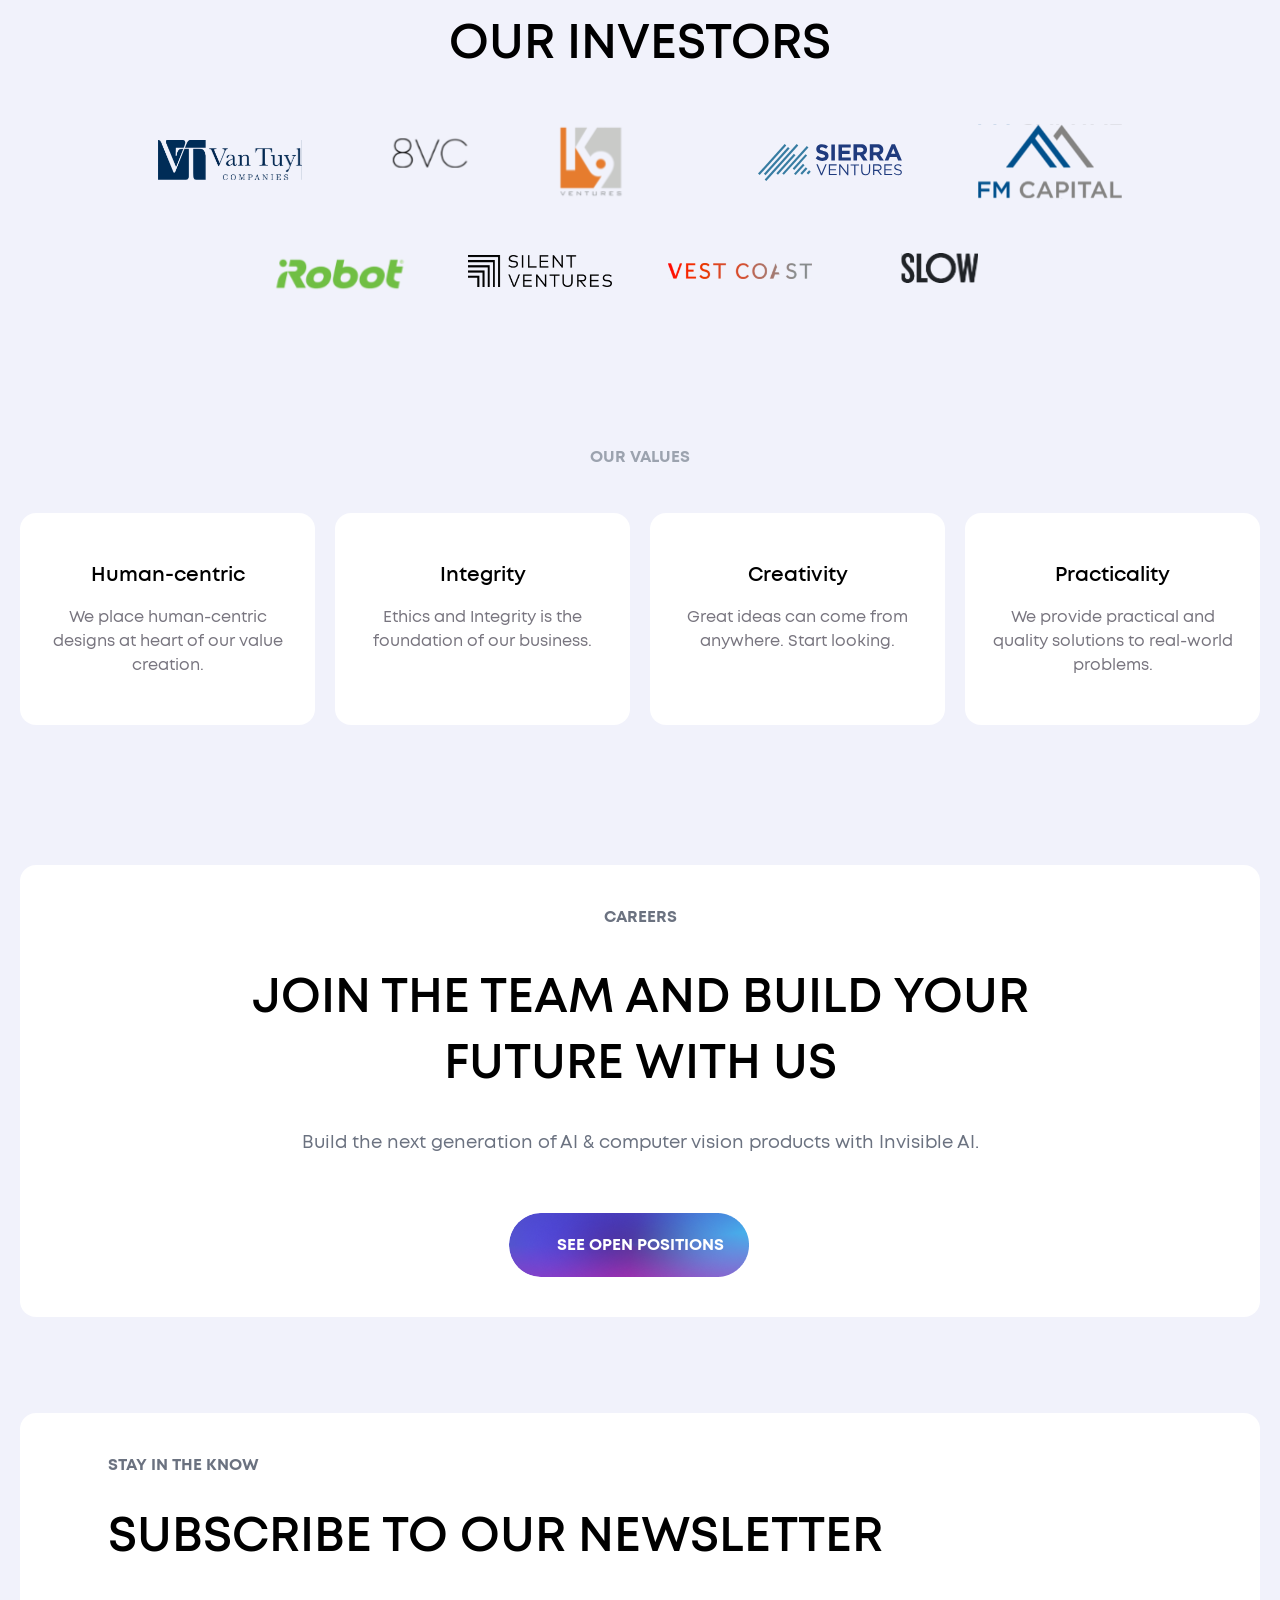
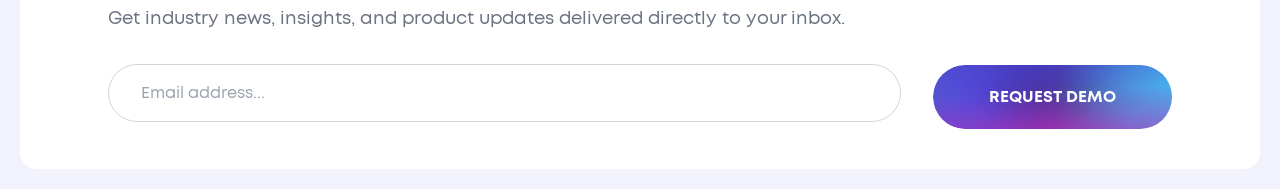
==== public/about.html @ 973b22ca "safety-about" ====
<!DOCTYPE html>
<html lang="en">

<head>
  <meta charset="UTF-8">
  <meta http-equiv="X-UA-Compatible" content="IE=edge">
  <meta name="viewport" content="width=device-width, initial-scale=1.0">
  <title>Company</title>
  <link rel="stylesheet" href="./css/styles.css">
  <link rel="stylesheet" href="assets/font/stylesheet.css">
</head>

<body class="font-mont bg-brend-gray-#f1f2fb">
  <div class="max-w-1360 mx-auto text-center p-5">
    <h2 class="text-2xl lg:text-5xl font-semibold">
      OUR INVESTORS
    </h2>
    <div class="grid grid-cols-2  lg:flex justify-center gap-6 lg:gap-14 mt-14">
      <div class="lg:w-36 mt-4">
        <img src="./assets/img/karim.svg" alt="">
      </div>
      <div class="w-44 lg:w-36">
        <img src="./assets/img/karim1.svg" alt="">
      </div>
      <div class="lg:w-36 ">
        <img src="./assets/img/karim2.svg" alt="">
      </div>
      <div class="lg:w-36 mt-5">
        <img src="./assets/img/karim3.svg" alt="">
      </div>
      <div class="hidden lg:flex lg:w-36 ml-5">
        <img src="./assets/img/karim4.svg" alt="">
      </div>
    </div>
    <div class="grid grid-cols-2 lg:flex justify-center lg:gap-14 lg:py-10">
      <div class="w-36 mt-2">
        <img src="./assets/img/robot.svg" alt="">
      </div>
      <div class="w-36 mt-4">
        <img src="./assets/img/robot1.png" alt="">
      </div>
      <div class="w-36 mt-6">
        <img src="./assets/img/robot2.svg" alt="">
      </div>
      <div class="w-36">
        <img src="./assets/img/robot3.svg" alt="">
      </div>
    </div>
  </div>
  <!-- value 2 -->
  <div class="max-w-1360 mx-auto mt-16 p-5">
    <h4 class="text-gray-400 text-center text-base font-extrabold pb-10">
      OUR VALUES
    </h4>
    <div class="grid lg:grid-cols-4 gap-5 py-1">
      <div class="bg-white rounded-2xl text-center p-1 py-12">
        <h4 class="text-xl font-semibold pb-4">
          Human-centric
        </h4>
        <p class="text-base text-brend-gray-#78757f px-4">
          We place human-centric designs at heart of our value creation.
        </p>
      </div>
      <div class="bg-white rounded-2xl text-center p-1 py-12">
        <h4 class="text-xl font-semibold pb-4">
          Integrity
        </h4>
        <p class="text-base text-brend-gray-#78757f px-4">
          Ethics and Integrity is the foundation of our business.
        </p>
      </div>
      <div class="bg-white rounded-2xl text-center p-1 py-12">
        <h4 class="text-xl font-semibold pb-4">
          Creativity
        </h4>
        <p class="text-base text-brend-gray-#78757f px-4">
          Great ideas can come from anywhere. Start looking.
        </p>
      </div>
      <div class="bg-white rounded-2xl text-center p-1 py-12">
        <h4 class="text-xl font-semibold pb-4">
          Practicality
        </h4>
        <p class="text-base text-brend-gray-#78757f px-4">
          We provide practical and quality solutions to real-world problems.
        </p>
      </div>
    </div>
  </div>
  <!-- value 2 -->
  <div class="max-w-1360 mx-auto p-5">
    <div class="bg-white items-center rounded-2xl gap-7 p-10 mt-24">
      <div class="grid gap-5 lg:px-12 text-center">
        <h4 class="text-gray-500 text-base font-extrabold pb-4">
          CAREERS
        </h4>
        <h2 class="text-2xl lg:text-5xl/snug font-semibold pb-3">
          JOIN THE TEAM AND BUILD YOUR <br> FUTURE WITH US
        </h2>
        <p class="text-gray-500 text-lg pb-12">
          Build the next generation of AI & computer vision products with Invisible AI.
        </p>
      </div>
      <!-- input -->
      <div class="sm:flex items-center justify-center gap-8 lg:px-12 ">
        <button
          class="text-nowrap uppercase text-white font-bold rounded-full bg-button hover:bg-button-hover transition-all duration-300 bg-no-repeat py-5 px-12 mt-4 lg:mt-2">
          See open positions
        </button>
      </div>
    </div>
  </div>
  <!-- value 3 -->
  <div class="max-w-1360 mx-auto p-5">
    <div class="bg-white items-center mx-auto  rounded-2xl gap-7 p-10 mt-14">
      <div class="space-y-5 lg:px-12">
        <h4 class="text-gray-500 text-base font-extrabold pb-4">
          STAY IN THE KNOW
        </h4>
        <h2 class="text-2xl lg:text-5xl font-semibold pb-6">
          SUBSCRIBE TO OUR NEWSLETTER
        </h2>
        <p class="text-gray-500 text-lg pb-6">
          Get industry news, insights, and product updates delivered directly to your inbox.
        </p>
      </div>
      <!-- input -->
      <form action="#" class="sm:flex items-center gap-8 lg:px-12 ">
        <input type="email" name="email" placeholder="Email address..." class="bg-white border border-solid border-gray-300
            rounded-full text-base w-full p-4 px-8">
        <button
          class="text-nowrap uppercase text-white font-bold rounded-full bg-button hover:bg-button-hover transition-all duration-300 bg-no-repeat py-5 px-14 mt-4 lg:mt-2">
          REQUEST DEMO
        </button>
      </form>
    </div>
  </div>
</body>

</html>
---- public/css/styles.css ----
/*
! tailwindcss v3.4.1 | MIT License | https://tailwindcss.com
*//*
1. Prevent padding and border from affecting element width. (https://github.com/mozdevs/cssremedy/issues/4)
2. Allow adding a border to an element by just adding a border-width. (https://github.com/tailwindcss/tailwindcss/pull/116)
*/

*,
::before,
::after {
  box-sizing: border-box; /* 1 */
  border-width: 0; /* 2 */
  border-style: solid; /* 2 */
  border-color: #e5e7eb; /* 2 */
}

::before,
::after {
  --tw-content: '';
}

/*
1. Use a consistent sensible line-height in all browsers.
2. Prevent adjustments of font size after orientation changes in iOS.
3. Use a more readable tab size.
4. Use the user's configured `sans` font-family by default.
5. Use the user's configured `sans` font-feature-settings by default.
6. Use the user's configured `sans` font-variation-settings by default.
7. Disable tap highlights on iOS
*/

html,
:host {
  line-height: 1.5; /* 1 */
  -webkit-text-size-adjust: 100%; /* 2 */
  -moz-tab-size: 4; /* 3 */
  -o-tab-size: 4;
     tab-size: 4; /* 3 */
  font-family: ui-sans-serif, system-ui, sans-serif, "Apple Color Emoji", "Segoe UI Emoji", "Segoe UI Symbol", "Noto Color Emoji"; /* 4 */
  font-feature-settings: normal; /* 5 */
  font-variation-settings: normal; /* 6 */
  -webkit-tap-highlight-color: transparent; /* 7 */
}

/*
1. Remove the margin in all browsers.
2. Inherit line-height from `html` so users can set them as a class directly on the `html` element.
*/

body {
  margin: 0; /* 1 */
  line-height: inherit; /* 2 */
}

/*
1. Add the correct height in Firefox.
2. Correct the inheritance of border color in Firefox. (https://bugzilla.mozilla.org/show_bug.cgi?id=190655)
3. Ensure horizontal rules are visible by default.
*/

hr {
  height: 0; /* 1 */
  color: inherit; /* 2 */
  border-top-width: 1px; /* 3 */
}

/*
Add the correct text decoration in Chrome, Edge, and Safari.
*/

abbr:where([title]) {
  -webkit-text-decoration: underline dotted;
          text-decoration: underline dotted;
}

/*
Remove the default font size and weight for headings.
*/

h1,
h2,
h3,
h4,
h5,
h6 {
  font-size: inherit;
  font-weight: inherit;
}

/*
Reset links to optimize for opt-in styling instead of opt-out.
*/

a {
  color: inherit;
  text-decoration: inherit;
}

/*
Add the correct font weight in Edge and Safari.
*/

b,
strong {
  font-weight: bolder;
}

/*
1. Use the user's configured `mono` font-family by default.
2. Use the user's configured `mono` font-feature-settings by default.
3. Use the user's configured `mono` font-variation-settings by default.
4. Correct the odd `em` font sizing in all browsers.
*/

code,
kbd,
samp,
pre {
  font-family: ui-monospace, SFMono-Regular, Menlo, Monaco, Consolas, "Liberation Mono", "Courier New", monospace; /* 1 */
  font-feature-settings: normal; /* 2 */
  font-variation-settings: normal; /* 3 */
  font-size: 1em; /* 4 */
}

/*
Add the correct font size in all browsers.
*/

small {
  font-size: 80%;
}

/*
Prevent `sub` and `sup` elements from affecting the line height in all browsers.
*/

sub,
sup {
  font-size: 75%;
  line-height: 0;
  position: relative;
  vertical-align: baseline;
}

sub {
  bottom: -0.25em;
}

sup {
  top: -0.5em;
}

/*
1. Remove text indentation from table contents in Chrome and Safari. (https://bugs.chromium.org/p/chromium/issues/detail?id=999088, https://bugs.webkit.org/show_bug.cgi?id=201297)
2. Correct table border color inheritance in all Chrome and Safari. (https://bugs.chromium.org/p/chromium/issues/detail?id=935729, https://bugs.webkit.org/show_bug.cgi?id=195016)
3. Remove gaps between table borders by default.
*/

table {
  text-indent: 0; /* 1 */
  border-color: inherit; /* 2 */
  border-collapse: collapse; /* 3 */
}

/*
1. Change the font styles in all browsers.
2. Remove the margin in Firefox and Safari.
3. Remove default padding in all browsers.
*/

button,
input,
optgroup,
select,
textarea {
  font-family: inherit; /* 1 */
  font-feature-settings: inherit; /* 1 */
  font-variation-settings: inherit; /* 1 */
  font-size: 100%; /* 1 */
  font-weight: inherit; /* 1 */
  line-height: inherit; /* 1 */
  color: inherit; /* 1 */
  margin: 0; /* 2 */
  padding: 0; /* 3 */
}

/*
Remove the inheritance of text transform in Edge and Firefox.
*/

button,
select {
  text-transform: none;
}

/*
1. Correct the inability to style clickable types in iOS and Safari.
2. Remove default button styles.
*/

button,
[type='button'],
[type='reset'],
[type='submit'] {
  -webkit-appearance: button; /* 1 */
  background-color: transparent; /* 2 */
  background-image: none; /* 2 */
}

/*
Use the modern Firefox focus style for all focusable elements.
*/

:-moz-focusring {
  outline: auto;
}

/*
Remove the additional `:invalid` styles in Firefox. (https://github.com/mozilla/gecko-dev/blob/2f9eacd9d3d995c937b4251a5557d95d494c9be1/layout/style/res/forms.css#L728-L737)
*/

:-moz-ui-invalid {
  box-shadow: none;
}

/*
Add the correct vertical alignment in Chrome and Firefox.
*/

progress {
  vertical-align: baseline;
}

/*
Correct the cursor style of increment and decrement buttons in Safari.
*/

::-webkit-inner-spin-button,
::-webkit-outer-spin-button {
  height: auto;
}

/*
1. Correct the odd appearance in Chrome and Safari.
2. Correct the outline style in Safari.
*/

[type='search'] {
  -webkit-appearance: textfield; /* 1 */
  outline-offset: -2px; /* 2 */
}

/*
Remove the inner padding in Chrome and Safari on macOS.
*/

::-webkit-search-decoration {
  -webkit-appearance: none;
}

/*
1. Correct the inability to style clickable types in iOS and Safari.
2. Change font properties to `inherit` in Safari.
*/

::-webkit-file-upload-button {
  -webkit-appearance: button; /* 1 */
  font: inherit; /* 2 */
}

/*
Add the correct display in Chrome and Safari.
*/

summary {
  display: list-item;
}

/*
Removes the default spacing and border for appropriate elements.
*/

blockquote,
dl,
dd,
h1,
h2,
h3,
h4,
h5,
h6,
hr,
figure,
p,
pre {
  margin: 0;
}

fieldset {
  margin: 0;
  padding: 0;
}

legend {
  padding: 0;
}

ol,
ul,
menu {
  list-style: none;
  margin: 0;
  padding: 0;
}

/*
Reset default styling for dialogs.
*/
dialog {
  padding: 0;
}

/*
Prevent resizing textareas horizontally by default.
*/

textarea {
  resize: vertical;
}

/*
1. Reset the default placeholder opacity in Firefox. (https://github.com/tailwindlabs/tailwindcss/issues/3300)
2. Set the default placeholder color to the user's configured gray 400 color.
*/

input::-moz-placeholder, textarea::-moz-placeholder {
  opacity: 1; /* 1 */
  color: #9ca3af; /* 2 */
}

input::placeholder,
textarea::placeholder {
  opacity: 1; /* 1 */
  color: #9ca3af; /* 2 */
}

/*
Set the default cursor for buttons.
*/

button,
[role="button"] {
  cursor: pointer;
}

/*
Make sure disabled buttons don't get the pointer cursor.
*/
:disabled {
  cursor: default;
}

/*
1. Make replaced elements `display: block` by default. (https://github.com/mozdevs/cssremedy/issues/14)
2. Add `vertical-align: middle` to align replaced elements more sensibly by default. (https://github.com/jensimmons/cssremedy/issues/14#issuecomment-634934210)
   This can trigger a poorly considered lint error in some tools but is included by design.
*/

img,
svg,
video,
canvas,
audio,
iframe,
embed,
object {
  display: block; /* 1 */
  vertical-align: middle; /* 2 */
}

/*
Constrain images and videos to the parent width and preserve their intrinsic aspect ratio. (https://github.com/mozdevs/cssremedy/issues/14)
*/

img,
video {
  max-width: 100%;
  height: auto;
}

/* Make elements with the HTML hidden attribute stay hidden by default */
[hidden] {
  display: none;
}
  body {
  font-family: Mont;
}

*, ::before, ::after {
  --tw-border-spacing-x: 0;
  --tw-border-spacing-y: 0;
  --tw-translate-x: 0;
  --tw-translate-y: 0;
  --tw-rotate: 0;
  --tw-skew-x: 0;
  --tw-skew-y: 0;
  --tw-scale-x: 1;
  --tw-scale-y: 1;
  --tw-pan-x:  ;
  --tw-pan-y:  ;
  --tw-pinch-zoom:  ;
  --tw-scroll-snap-strictness: proximity;
  --tw-gradient-from-position:  ;
  --tw-gradient-via-position:  ;
  --tw-gradient-to-position:  ;
  --tw-ordinal:  ;
  --tw-slashed-zero:  ;
  --tw-numeric-figure:  ;
  --tw-numeric-spacing:  ;
  --tw-numeric-fraction:  ;
  --tw-ring-inset:  ;
  --tw-ring-offset-width: 0px;
  --tw-ring-offset-color: #fff;
  --tw-ring-color: rgb(59 130 246 / 0.5);
  --tw-ring-offset-shadow: 0 0 #0000;
  --tw-ring-shadow: 0 0 #0000;
  --tw-shadow: 0 0 #0000;
  --tw-shadow-colored: 0 0 #0000;
  --tw-blur:  ;
  --tw-brightness:  ;
  --tw-contrast:  ;
  --tw-grayscale:  ;
  --tw-hue-rotate:  ;
  --tw-invert:  ;
  --tw-saturate:  ;
  --tw-sepia:  ;
  --tw-drop-shadow:  ;
  --tw-backdrop-blur:  ;
  --tw-backdrop-brightness:  ;
  --tw-backdrop-contrast:  ;
  --tw-backdrop-grayscale:  ;
  --tw-backdrop-hue-rotate:  ;
  --tw-backdrop-invert:  ;
  --tw-backdrop-opacity:  ;
  --tw-backdrop-saturate:  ;
  --tw-backdrop-sepia:  ;
}

::backdrop {
  --tw-border-spacing-x: 0;
  --tw-border-spacing-y: 0;
  --tw-translate-x: 0;
  --tw-translate-y: 0;
  --tw-rotate: 0;
  --tw-skew-x: 0;
  --tw-skew-y: 0;
  --tw-scale-x: 1;
  --tw-scale-y: 1;
  --tw-pan-x:  ;
  --tw-pan-y:  ;
  --tw-pinch-zoom:  ;
  --tw-scroll-snap-strictness: proximity;
  --tw-gradient-from-position:  ;
  --tw-gradient-via-position:  ;
  --tw-gradient-to-position:  ;
  --tw-ordinal:  ;
  --tw-slashed-zero:  ;
  --tw-numeric-figure:  ;
  --tw-numeric-spacing:  ;
  --tw-numeric-fraction:  ;
  --tw-ring-inset:  ;
  --tw-ring-offset-width: 0px;
  --tw-ring-offset-color: #fff;
  --tw-ring-color: rgb(59 130 246 / 0.5);
  --tw-ring-offset-shadow: 0 0 #0000;
  --tw-ring-shadow: 0 0 #0000;
  --tw-shadow: 0 0 #0000;
  --tw-shadow-colored: 0 0 #0000;
  --tw-blur:  ;
  --tw-brightness:  ;
  --tw-contrast:  ;
  --tw-grayscale:  ;
  --tw-hue-rotate:  ;
  --tw-invert:  ;
  --tw-saturate:  ;
  --tw-sepia:  ;
  --tw-drop-shadow:  ;
  --tw-backdrop-blur:  ;
  --tw-backdrop-brightness:  ;
  --tw-backdrop-contrast:  ;
  --tw-backdrop-grayscale:  ;
  --tw-backdrop-hue-rotate:  ;
  --tw-backdrop-invert:  ;
  --tw-backdrop-opacity:  ;
  --tw-backdrop-saturate:  ;
  --tw-backdrop-sepia:  ;
}
.collapse {
  visibility: collapse;
}
.absolute {
  position: absolute;
}
.relative {
  position: relative;
}
.bottom-0 {
  bottom: 0px;
}
.left-0 {
  left: 0px;
}
.right-0 {
  right: 0px;
}
.top-0 {
  top: 0px;
}
.z-10 {
  z-index: 10;
}
.order-1 {
  order: 1;
}
.order-2 {
  order: 2;
}
.m-auto {
  margin: auto;
}
.mx-auto {
  margin-left: auto;
  margin-right: auto;
}
.mb-10 {
  margin-bottom: 2.5rem;
}
.mb-12 {
  margin-bottom: 3rem;
}
.mb-20 {
  margin-bottom: 5rem;
}
.mb-3 {
  margin-bottom: 0.75rem;
}
.mb-4 {
  margin-bottom: 1rem;
}
.mb-7 {
  margin-bottom: 1.75rem;
}
.ml-5 {
  margin-left: 1.25rem;
}
.mt-12 {
  margin-top: 3rem;
}
.mt-14 {
  margin-top: 3.5rem;
}
.mt-16 {
  margin-top: 4rem;
}
.mt-2 {
  margin-top: 0.5rem;
}
.mt-24 {
  margin-top: 6rem;
}
.mt-4 {
  margin-top: 1rem;
}
.mt-5 {
  margin-top: 1.25rem;
}
.mt-6 {
  margin-top: 1.5rem;
}
.mt-8 {
  margin-top: 2rem;
}
.block {
  display: block;
}
.inline-block {
  display: inline-block;
}
.flex {
  display: flex;
}
.table {
  display: table;
}
.grid {
  display: grid;
}
.hidden {
  display: none;
}
.w-1\/2 {
  width: 50%;
}
.w-32 {
  width: 8rem;
}
.w-36 {
  width: 9rem;
}
.w-44 {
  width: 11rem;
}
.w-full {
  width: 100%;
}
.max-w-1360 {
  max-width: 1360px;
}
.border-collapse {
  border-collapse: collapse;
}
.cursor-pointer {
  cursor: pointer;
}
.grid-cols-1 {
  grid-template-columns: repeat(1, minmax(0, 1fr));
}
.grid-cols-2 {
  grid-template-columns: repeat(2, minmax(0, 1fr));
}
.flex-wrap {
  flex-wrap: wrap;
}
.items-center {
  align-items: center;
}
.justify-center {
  justify-content: center;
}
.gap-12 {
  gap: 3rem;
}
.gap-5 {
  gap: 1.25rem;
}
.gap-6 {
  gap: 1.5rem;
}
.gap-7 {
  gap: 1.75rem;
}
.gap-8 {
  gap: 2rem;
}
.space-y-5 > :not([hidden]) ~ :not([hidden]) {
  --tw-space-y-reverse: 0;
  margin-top: calc(1.25rem * calc(1 - var(--tw-space-y-reverse)));
  margin-bottom: calc(1.25rem * var(--tw-space-y-reverse));
}
.text-nowrap {
  text-wrap: nowrap;
}
.rounded-2xl {
  border-radius: 1rem;
}
.rounded-full {
  border-radius: 9999px;
}
.rounded-xl {
  border-radius: 0.75rem;
}
.border {
  border-width: 1px;
}
.border-2 {
  border-width: 2px;
}
.border-solid {
  border-style: solid;
}
.border-gray-100 {
  --tw-border-opacity: 1;
  border-color: rgb(243 244 246 / var(--tw-border-opacity));
}
.border-gray-300 {
  --tw-border-opacity: 1;
  border-color: rgb(209 213 219 / var(--tw-border-opacity));
}
.border-gray-700 {
  --tw-border-opacity: 1;
  border-color: rgb(55 65 81 / var(--tw-border-opacity));
}
.bg-brend-gray-\#f1f2fb {
  --tw-bg-opacity: 1;
  background-color: rgb(241 242 251 / var(--tw-bg-opacity));
}
.bg-gray-50 {
  --tw-bg-opacity: 1;
  background-color: rgb(249 250 251 / var(--tw-bg-opacity));
}
.bg-indigo-950 {
  --tw-bg-opacity: 1;
  background-color: rgb(30 27 75 / var(--tw-bg-opacity));
}
.bg-white {
  --tw-bg-opacity: 1;
  background-color: rgb(255 255 255 / var(--tw-bg-opacity));
}
.bg-bgmin {
  background-image: url('../assets/img/bgmin.png');
}
.bg-button {
  background-image: url('../assets/img/default.png');
}
.bg-min7 {
  background-image: url('../assets/img/min7.png');
}
.bg-cover {
  background-size: cover;
}
.bg-no-repeat {
  background-repeat: no-repeat;
}
.p-1 {
  padding: 0.25rem;
}
.p-10 {
  padding: 2.5rem;
}
.p-4 {
  padding: 1rem;
}
.p-5 {
  padding: 1.25rem;
}
.p-6 {
  padding: 1.5rem;
}
.px-12 {
  padding-left: 3rem;
  padding-right: 3rem;
}
.px-14 {
  padding-left: 3.5rem;
  padding-right: 3.5rem;
}
.px-4 {
  padding-left: 1rem;
  padding-right: 1rem;
}
.px-5 {
  padding-left: 1.25rem;
  padding-right: 1.25rem;
}
.px-8 {
  padding-left: 2rem;
  padding-right: 2rem;
}
.py-1 {
  padding-top: 0.25rem;
  padding-bottom: 0.25rem;
}
.py-12 {
  padding-top: 3rem;
  padding-bottom: 3rem;
}
.py-20 {
  padding-top: 5rem;
  padding-bottom: 5rem;
}
.py-5 {
  padding-top: 1.25rem;
  padding-bottom: 1.25rem;
}
.pb-10 {
  padding-bottom: 2.5rem;
}
.pb-12 {
  padding-bottom: 3rem;
}
.pb-3 {
  padding-bottom: 0.75rem;
}
.pb-4 {
  padding-bottom: 1rem;
}
.pb-5 {
  padding-bottom: 1.25rem;
}
.pb-6 {
  padding-bottom: 1.5rem;
}
.pb-7 {
  padding-bottom: 1.75rem;
}
.pb-9 {
  padding-bottom: 2.25rem;
}
.pt-16 {
  padding-top: 4rem;
}
.pt-24 {
  padding-top: 6rem;
}
.pt-6 {
  padding-top: 1.5rem;
}
.pt-7 {
  padding-top: 1.75rem;
}
.pt-8 {
  padding-top: 2rem;
}
.text-center {
  text-align: center;
}
.font-mont {
  font-family: Mont;
}
.text-2xl {
  font-size: 1.5rem;
  line-height: 2rem;
}
.text-3xl {
  font-size: 1.875rem;
  line-height: 2.25rem;
}
.text-6xl {
  font-size: 3.75rem;
  line-height: 1;
}
.text-base {
  font-size: 1rem;
  line-height: 1.5rem;
}
.text-lg {
  font-size: 1.125rem;
  line-height: 1.75rem;
}
.text-sm {
  font-size: 0.875rem;
  line-height: 1.25rem;
}
.text-xl {
  font-size: 1.25rem;
  line-height: 1.75rem;
}
.text-xs {
  font-size: 0.75rem;
  line-height: 1rem;
}
.font-bold {
  font-weight: 700;
}
.font-extrabold {
  font-weight: 800;
}
.font-semibold {
  font-weight: 600;
}
.uppercase {
  text-transform: uppercase;
}
.italic {
  font-style: italic;
}
.leading-6 {
  line-height: 1.5rem;
}
.leading-relaxed {
  line-height: 1.625;
}
.leading-snug {
  line-height: 1.375;
}
.leading-tight {
  line-height: 1.25;
}
.text-brend-gray-\#78757f {
  --tw-text-opacity: 1;
  color: rgb(120 117 127 / var(--tw-text-opacity));
}
.text-brend-gray-\#b2abc3 {
  --tw-text-opacity: 1;
  color: rgb(178 171 195 / var(--tw-text-opacity));
}
.text-gray-400 {
  --tw-text-opacity: 1;
  color: rgb(156 163 175 / var(--tw-text-opacity));
}
.text-gray-500 {
  --tw-text-opacity: 1;
  color: rgb(107 114 128 / var(--tw-text-opacity));
}
.text-gray-600 {
  --tw-text-opacity: 1;
  color: rgb(75 85 99 / var(--tw-text-opacity));
}
.text-white {
  --tw-text-opacity: 1;
  color: rgb(255 255 255 / var(--tw-text-opacity));
}
.opacity-95 {
  opacity: 0.95;
}
.transition-all {
  transition-property: all;
  transition-timing-function: cubic-bezier(0.4, 0, 0.2, 1);
  transition-duration: 150ms;
}
.duration-300 {
  transition-duration: 300ms;
}

.hover\:bg-button-hover:hover {
  background-image: url('../assets/img/hover.png');
}

@media (min-width: 640px) {

  .sm\:flex {
    display: flex;
  }

  .sm\:px-6 {
    padding-left: 1.5rem;
    padding-right: 1.5rem;
  }
}

@media (min-width: 768px) {

  .md\:order-none {
    order: 0;
  }

  .md\:flex {
    display: flex;
  }

  .md\:grid-cols-2 {
    grid-template-columns: repeat(2, minmax(0, 1fr));
  }

  .md\:grid-cols-3 {
    grid-template-columns: repeat(3, minmax(0, 1fr));
  }

  .md\:py-20 {
    padding-top: 5rem;
    padding-bottom: 5rem;
  }

  .md\:pr-10 {
    padding-right: 2.5rem;
  }

  .md\:text-left {
    text-align: left;
  }

  .md\:text-4xl {
    font-size: 2.25rem;
    line-height: 2.5rem;
  }

  .md\:text-5xl {
    font-size: 3rem;
    line-height: 1;
  }
}

@media (min-width: 1024px) {

  .lg\:order-none {
    order: 0;
  }

  .lg\:mb-12 {
    margin-bottom: 3rem;
  }

  .lg\:mt-14 {
    margin-top: 3.5rem;
  }

  .lg\:mt-2 {
    margin-top: 0.5rem;
  }

  .lg\:mt-20 {
    margin-top: 5rem;
  }

  .lg\:mt-32 {
    margin-top: 8rem;
  }

  .lg\:flex {
    display: flex;
  }

  .lg\:w-36 {
    width: 9rem;
  }

  .lg\:grid-cols-3 {
    grid-template-columns: repeat(3, minmax(0, 1fr));
  }

  .lg\:grid-cols-4 {
    grid-template-columns: repeat(4, minmax(0, 1fr));
  }

  .lg\:gap-14 {
    gap: 3.5rem;
  }

  .lg\:gap-8 {
    gap: 2rem;
  }

  .lg\:p-6 {
    padding: 1.5rem;
  }

  .lg\:px-10 {
    padding-left: 2.5rem;
    padding-right: 2.5rem;
  }

  .lg\:px-12 {
    padding-left: 3rem;
    padding-right: 3rem;
  }

  .lg\:px-16 {
    padding-left: 4rem;
    padding-right: 4rem;
  }

  .lg\:px-20 {
    padding-left: 5rem;
    padding-right: 5rem;
  }

  .lg\:px-24 {
    padding-left: 6rem;
    padding-right: 6rem;
  }

  .lg\:px-5 {
    padding-left: 1.25rem;
    padding-right: 1.25rem;
  }

  .lg\:px-8 {
    padding-left: 2rem;
    padding-right: 2rem;
  }

  .lg\:py-10 {
    padding-top: 2.5rem;
    padding-bottom: 2.5rem;
  }

  .lg\:py-20 {
    padding-top: 5rem;
    padding-bottom: 5rem;
  }

  .lg\:py-24 {
    padding-top: 6rem;
    padding-bottom: 6rem;
  }

  .lg\:pb-12 {
    padding-bottom: 3rem;
  }

  .lg\:text-2xl {
    font-size: 1.5rem;
    line-height: 2rem;
  }

  .lg\:text-4xl {
    font-size: 2.25rem;
    line-height: 2.5rem;
  }

  .lg\:text-5xl {
    font-size: 3rem;
    line-height: 1;
  }

  .lg\:text-5xl\/snug {
    font-size: 3rem;
    line-height: 1.375;
  }

  .lg\:text-lg {
    font-size: 1.125rem;
    line-height: 1.75rem;
  }

  .lg\:text-xl {
    font-size: 1.25rem;
    line-height: 1.75rem;
  }
}
---- public/assets/font/stylesheet.css ----
@font-face {
    font-family: 'Mont';
    src: url('Mont-ExtraLight.woff') format('woff');
    font-weight: 200;
    font-style: normal;
    font-display: swap;
}

@font-face {
    font-family: 'Mont';
    src: url('Mont-SemiBold.woff') format('woff');
    font-weight: 600;
    font-style: normal;
    font-display: swap;
}

@font-face {
    font-family: 'Mont';
    src: url('Mont-Light.woff') format('woff');
    font-weight: 300;
    font-style: normal;
    font-display: swap;
}

@font-face {
    font-family: 'Mont';
    src: url('Mont-Regular.woff') format('woff');
    font-weight: normal;
    font-style: normal;
    font-display: swap;
}

@font-face {
    font-family: 'Mont';
    src: url('Mont-LightItalic.woff') format('woff');
    font-weight: 300;
    font-style: italic;
    font-display: swap;
}

@font-face {
    font-family: 'Mont';
    src: url('Mont-Bold.woff') format('woff');
    font-weight: bold;
    font-style: normal;
    font-display: swap;
}
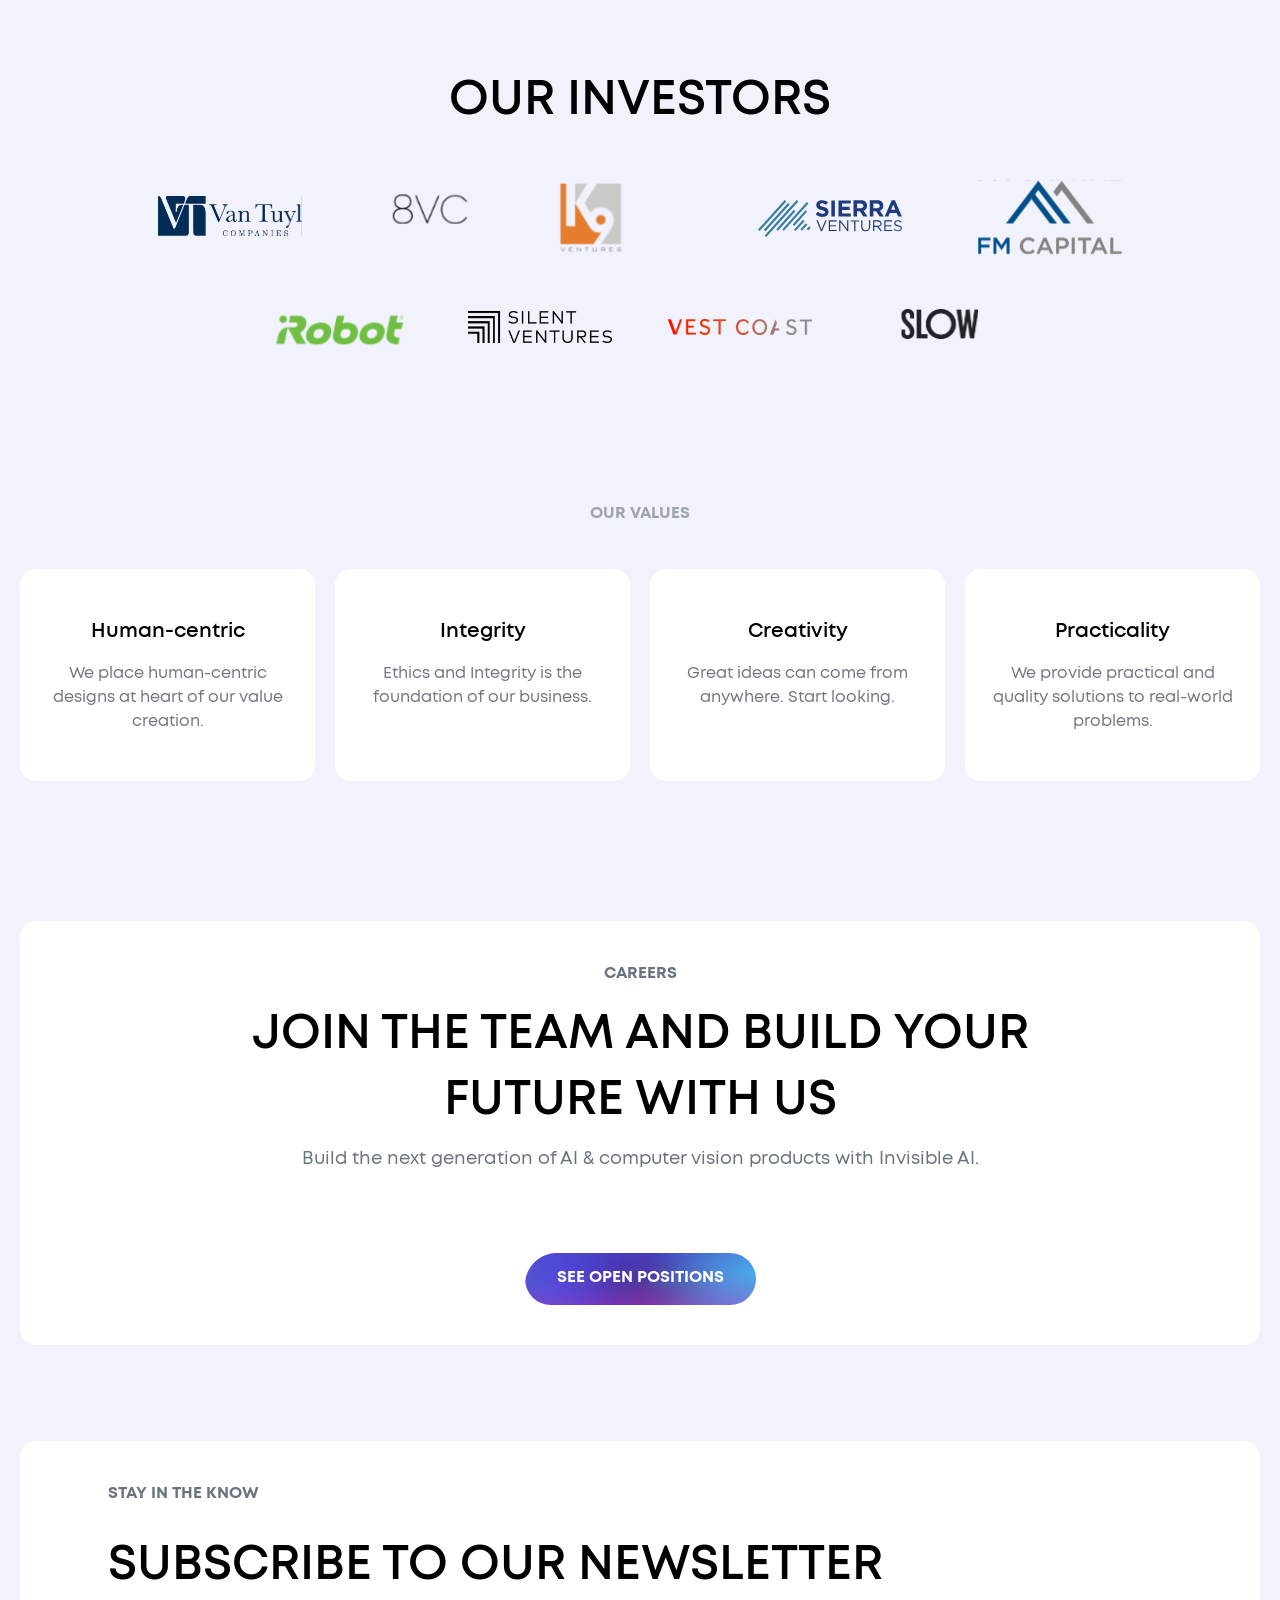
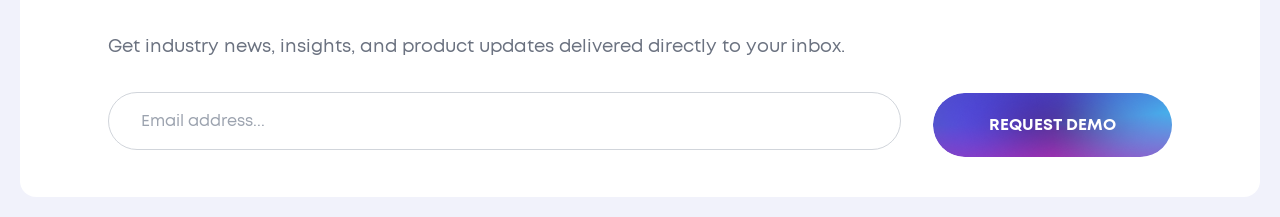
==== commit 05f2a475: "safetyn" ====
--- a/public/about.html
+++ b/public/about.html
@@ -11,7 +11,7 @@
 </head>
 
 <body class="font-mont bg-brend-gray-#f1f2fb">
-  <div class="max-w-1360 mx-auto text-center p-5">
+  <div class="max-w-1360 mx-auto text-center p-5 mt-14">
     <h2 class="text-2xl lg:text-5xl font-semibold">
       OUR INVESTORS
     </h2>
@@ -32,7 +32,7 @@
         <img src="./assets/img/karim4.svg" alt="">
       </div>
     </div>
-    <div class="grid grid-cols-2 lg:flex justify-center lg:gap-14 lg:py-10">
+    <div class="grid grid-cols-2 lg:flex justify-center gap-8 lg:gap-14 lg:py-10">
       <div class="w-36 mt-2">
         <img src="./assets/img/robot.svg" alt="">
       </div>
@@ -89,8 +89,8 @@
   </div>
   <!-- value 2 -->
   <div class="max-w-1360 mx-auto p-5">
-    <div class="bg-white items-center rounded-2xl gap-7 p-10 mt-24">
-      <div class="grid gap-5 lg:px-12 text-center">
+    <div class="bg-white items-center rounded-2xl gap-7 p-6 lg:p-10 lg:mt-24">
+      <div class="lg:px-12 text-center">
         <h4 class="text-gray-500 text-base font-extrabold pb-4">
           CAREERS
         </h4>
@@ -100,11 +100,8 @@
         <p class="text-gray-500 text-lg pb-12">
           Build the next generation of AI & computer vision products with Invisible AI.
         </p>
-      </div>
-      <!-- input -->
-      <div class="sm:flex items-center justify-center gap-8 lg:px-12 ">
         <button
-          class="text-nowrap uppercase text-white font-bold rounded-full bg-button hover:bg-button-hover transition-all duration-300 bg-no-repeat py-5 px-12 mt-4 lg:mt-2">
+          class="relative text-nowrap inline-block uppercase h-12 text-white font-bold rounded-full bg-button hover:bg-button-hover transition-all duration-300 bg-no-repeat px-8 py-3 mt-8 pb-10">
           See open positions
         </button>
       </div>
@@ -112,7 +109,7 @@
   </div>
   <!-- value 3 -->
   <div class="max-w-1360 mx-auto p-5">
-    <div class="bg-white items-center mx-auto  rounded-2xl gap-7 p-10 mt-14">
+    <div class="bg-white items-center mx-auto  rounded-2xl gap-7 p-6 lg:p-10 mt-14">
       <div class="space-y-5 lg:px-12">
         <h4 class="text-gray-500 text-base font-extrabold pb-4">
           STAY IN THE KNOW
--- a/public/css/styles.css
+++ b/public/css/styles.css
@@ -580,6 +580,9 @@
 .mt-8 {
   margin-top: 2rem;
 }
+.mt-80 {
+  margin-top: 20rem;
+}
 .block {
   display: block;
 }
@@ -597,6 +600,12 @@
 }
 .hidden {
   display: none;
+}
+.h-12 {
+  height: 3rem;
+}
+.h-14 {
+  height: 3.5rem;
 }
 .w-1\/2 {
   width: 50%;
@@ -736,6 +745,9 @@
 .p-6 {
   padding: 1.5rem;
 }
+.p-7 {
+  padding: 1.75rem;
+}
 .px-12 {
   padding-left: 3rem;
   padding-right: 3rem;
@@ -771,6 +783,18 @@
 .py-5 {
   padding-top: 1.25rem;
   padding-bottom: 1.25rem;
+}
+.px-9 {
+  padding-left: 2.25rem;
+  padding-right: 2.25rem;
+}
+.py-3 {
+  padding-top: 0.75rem;
+  padding-bottom: 0.75rem;
+}
+.py-6 {
+  padding-top: 1.5rem;
+  padding-bottom: 1.5rem;
 }
 .pb-10 {
   padding-bottom: 2.5rem;
@@ -996,6 +1020,14 @@
     margin-top: 8rem;
   }
 
+  .lg\:mt-8 {
+    margin-top: 2rem;
+  }
+
+  .lg\:mt-24 {
+    margin-top: 6rem;
+  }
+
   .lg\:flex {
     display: flex;
   }
@@ -1022,6 +1054,10 @@
 
   .lg\:p-6 {
     padding: 1.5rem;
+  }
+
+  .lg\:p-10 {
+    padding: 2.5rem;
   }
 
   .lg\:px-10 {
@@ -1107,4 +1143,16 @@
     font-size: 1.25rem;
     line-height: 1.75rem;
   }
+}
+
+@media (min-width: 1280px) {
+
+  .xl\:mt-16 {
+    margin-top: 4rem;
+  }
+
+  .xl\:px-14 {
+    padding-left: 3.5rem;
+    padding-right: 3.5rem;
+  }
 }
